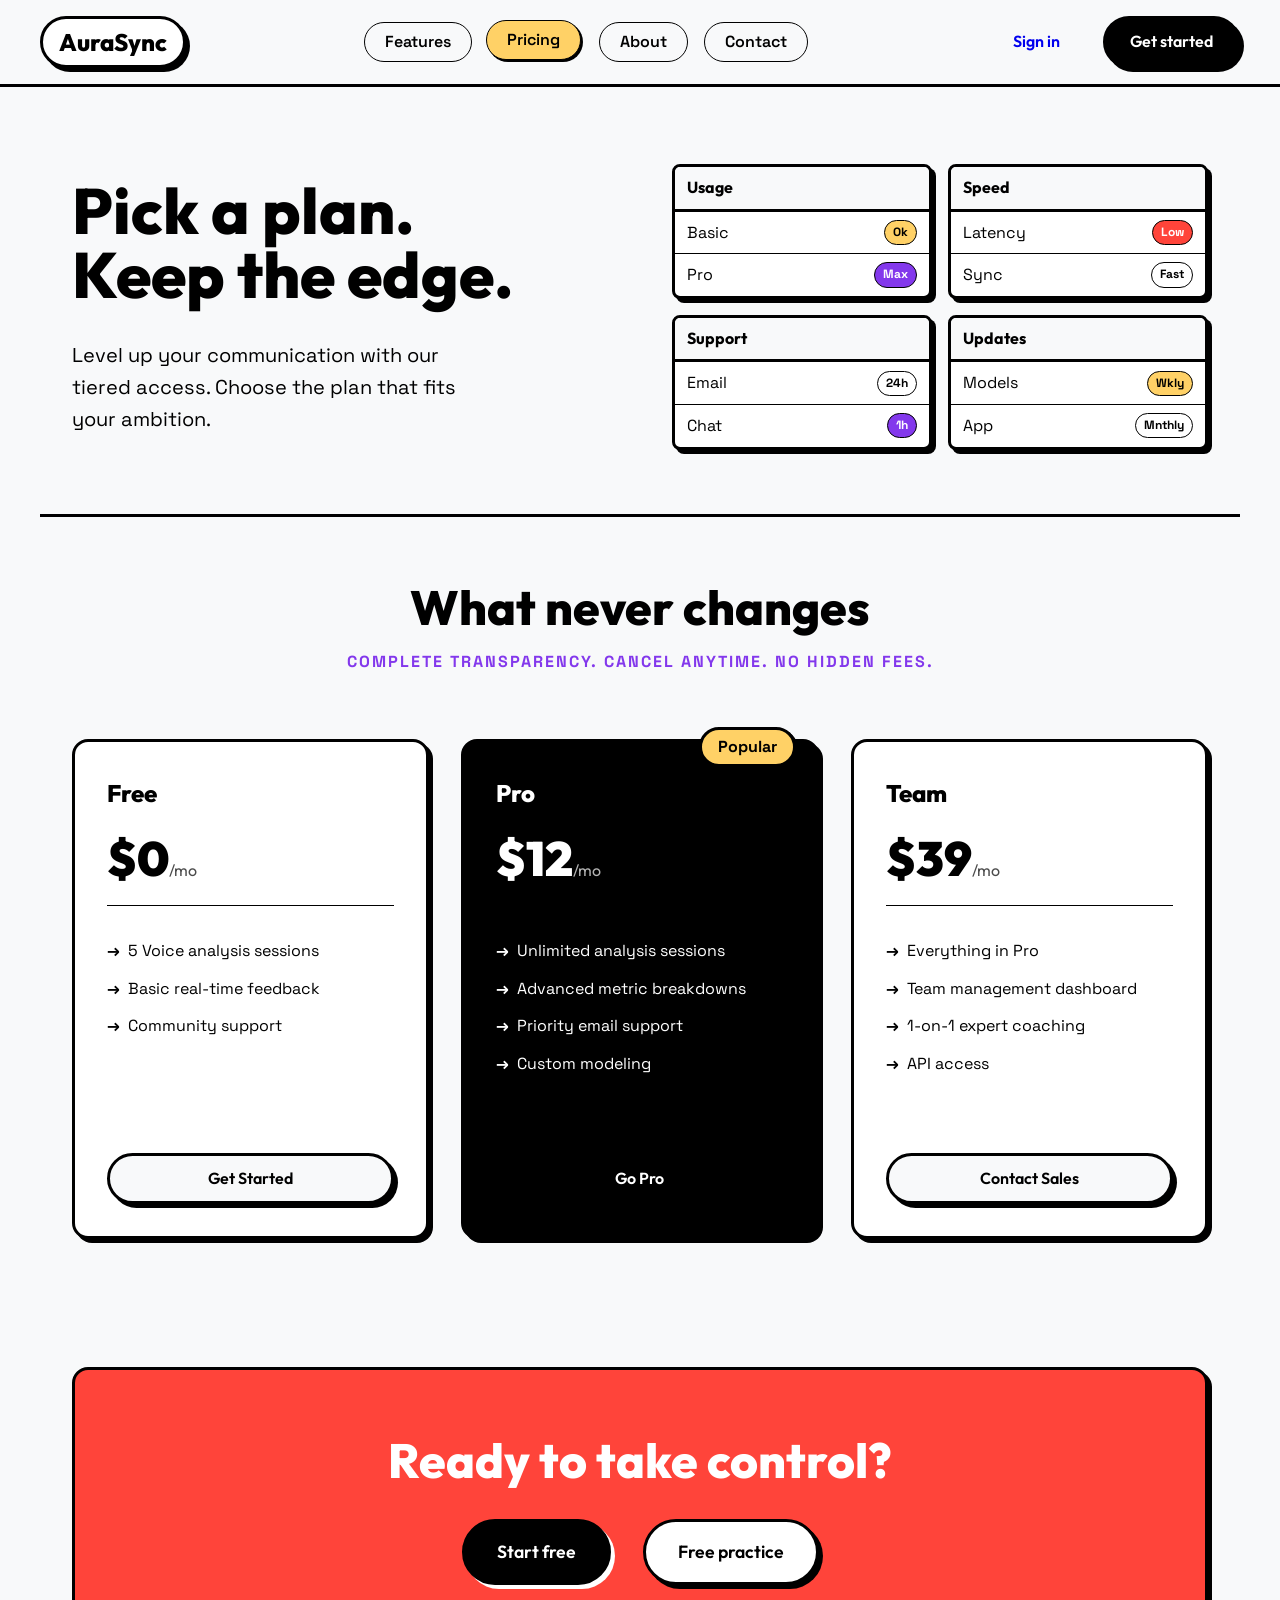
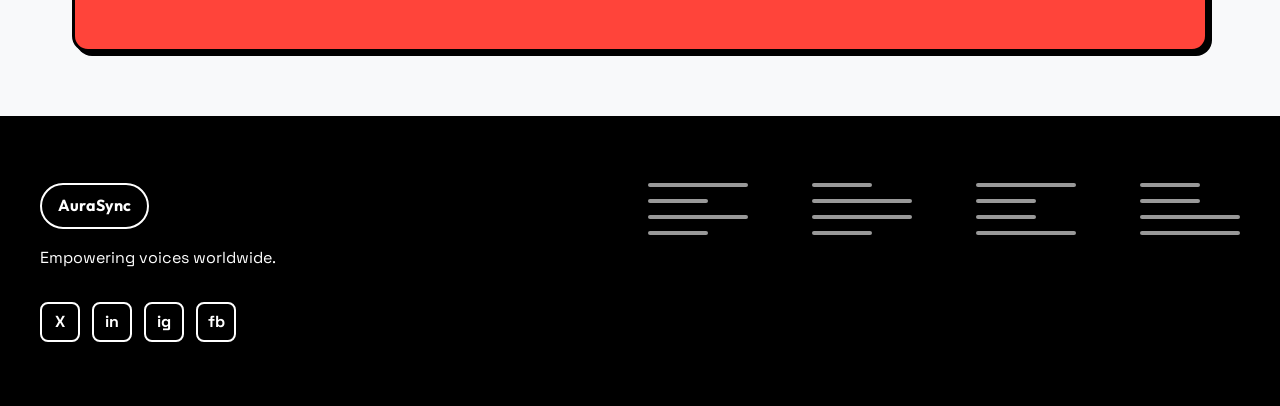
==== pricing.html @ 05ba69cd "Landing Plus Pricing" ====
<!DOCTYPE html>
<html lang="en">
<head>
    <meta charset="UTF-8">
    <meta name="viewport" content="width=device-width, initial-scale=1.0">
    <title>Pricing | AuraSync</title>
    <!-- Fonts -->
    <link rel="preconnect" href="https://fonts.googleapis.com">
    <link rel="preconnect" href="https://fonts.gstatic.com" crossorigin>
    <link href="https://fonts.googleapis.com/css2?family=Outfit:wght@400;600;800;900&family=Space+Grotesk:wght@400;500;700&display=swap" rel="stylesheet">
    <link rel="stylesheet" href="css/styles.css">
</head>
<body>
    <div class="custom-cursor"></div>
    
    <header id="navbar">
        <div class="nav-container">
            <div class="logo">
                <span class="logo-text">AuraSync</span>
            </div>
            <nav class="nav-links">
                <a href="index.html#features" class="nav-pill">Features</a>
                <a href="pricing.html" class="nav-pill active-pill">Pricing</a>
                <a href="index.html#about" class="nav-pill">About</a>
                <a href="index.html#contact" class="nav-pill">Contact</a>
            </nav>
            <div class="auth-buttons">
                <a href="#signin" class="btn-ghost">Sign in</a>
                <a href="#getstarted" class="btn-primary">Get started</a>
            </div>
        </div>
    </header>

    <main>
        <!-- Pricing Hero Section -->
        <section class="hero-section pricing-hero fade-in">
            <div class="pricing-hero-content">
                <div class="pricing-hero-left">
                    <h1 class="huge-title">Pick a plan.<br>Keep the edge.</h1>
                    <p class="pricing-subtext">Level up your communication with our tiered access. Choose the plan that fits your ambition.</p>
                </div>
                <div class="pricing-hero-right">
                    <!-- Four tables -->
                    <div class="four-tables-grid">
                        <div class="mini-table">
                            <div class="mini-table-header">Usage</div>
                            <div class="mini-table-row">Basic <span class="badge yellow-bg">Ok</span></div>
                            <div class="mini-table-row">Pro <span class="badge purple-bg">Max</span></div>
                        </div>
                        <div class="mini-table">
                            <div class="mini-table-header">Speed</div>
                            <div class="mini-table-row">Latency <span class="badge red-bg">Low</span></div>
                            <div class="mini-table-row">Sync <span class="badge">Fast</span></div>
                        </div>
                        <div class="mini-table">
                            <div class="mini-table-header">Support</div>
                            <div class="mini-table-row">Email <span class="badge">24h</span></div>
                            <div class="mini-table-row">Chat <span class="badge purple-bg">1h</span></div>
                        </div>
                        <div class="mini-table">
                            <div class="mini-table-header">Updates</div>
                            <div class="mini-table-row">Models <span class="badge yellow-bg">Wkly</span></div>
                            <div class="mini-table-row">App <span class="badge">Mnthly</span></div>
                        </div>
                    </div>
                </div>
            </div>
        </section>

        <!-- Pricing Tiers Section -->
        <section class="pricing-tiers-section fade-in">
            <div class="tiers-header">
                <h2 class="bold-title">What never changes</h2>
                <p class="subtitle">Complete transparency. Cancel anytime. No hidden fees.</p>
            </div>
            
            <div class="pricing-cards-container">
                <!-- Free Tier -->
                <div class="pricing-card">
                    <h3 class="tier-name">Free</h3>
                    <div class="tier-price">$0<span>/mo</span></div>
                    <ul class="tier-features">
                        <li>5 Voice analysis sessions</li>
                        <li>Basic real-time feedback</li>
                        <li>Community support</li>
                    </ul>
                    <a href="#" class="btn-secondary full-width">Get Started</a>
                </div>
                
                <!-- $12 Tier -->
                <div class="pricing-card highlighted">
                    <div class="card-badge yellow-bg">Popular</div>
                    <h3 class="tier-name">Pro</h3>
                    <div class="tier-price">$12<span>/mo</span></div>
                    <ul class="tier-features">
                        <li>Unlimited analysis sessions</li>
                        <li>Advanced metric breakdowns</li>
                        <li>Priority email support</li>
                        <li>Custom modeling</li>
                    </ul>
                    <a href="#" class="btn-primary full-width">Go Pro</a>
                </div>
                
                <!-- $39 Tier -->
                <div class="pricing-card">
                    <h3 class="tier-name">Team</h3>
                    <div class="tier-price">$39<span>/mo</span></div>
                    <ul class="tier-features">
                        <li>Everything in Pro</li>
                        <li>Team management dashboard</li>
                        <li>1-on-1 expert coaching</li>
                        <li>API access</li>
                    </ul>
                    <a href="#" class="btn-secondary full-width">Contact Sales</a>
                </div>
            </div>
        </section>

        <!-- Final CTA Section -->
        <section class="final-cta-section fade-in">
            <div class="cta-box red-bg-accent">
                <h2 class="bold-title text-white">Ready to take control?</h2>
                <div class="cta-buttons center">
                    <a href="#" class="btn-primary large shadow-white">Start free</a>
                    <a href="#" class="btn-secondary large bg-white">Free practice</a>
                </div>
            </div>
        </section>
    </main>

    <footer class="main-footer">
        <div class="footer-container">
            <div class="footer-left">
                <div class="footer-brandbox">AuraSync</div>
                <p>Empowering voices worldwide.</p>
                <div class="social-icons">
                    <div class="social-square">X</div>
                    <div class="social-square">in</div>
                    <div class="social-square">ig</div>
                    <div class="social-square">fb</div>
                </div>
            </div>
            <div class="footer-right">
                <div class="footer-col">
                    <div class="footer-line"></div>
                    <div class="footer-line short"></div>
                    <div class="footer-line"></div>
                    <div class="footer-line short"></div>
                </div>
                <div class="footer-col">
                    <div class="footer-line short"></div>
                    <div class="footer-line"></div>
                    <div class="footer-line"></div>
                    <div class="footer-line short"></div>
                </div>
                <div class="footer-col">
                    <div class="footer-line"></div>
                    <div class="footer-line short"></div>
                    <div class="footer-line short"></div>
                    <div class="footer-line"></div>
                </div>
                <div class="footer-col">
                    <div class="footer-line short"></div>
                    <div class="footer-line short"></div>
                    <div class="footer-line"></div>
                    <div class="footer-line"></div>
                </div>
            </div>
        </div>
    </footer>

    <script src="js/main.js"></script>
</body>
</html>
---- css/styles.css ----
:root {
    --bg-color: #F8F9FA; /* Whitesmoke */
    --text-primary: #000000;
    --text-white: #FFFFFF;
    
    /* Playful Accent Colors */
    --accent-red: #FF443A;
    --accent-yellow: #FFD166;
    --accent-purple: #8338EC;
    --accent-green: #06D6A0;
    
    /* Borders & Shadows */
    --border-main: 3px solid #000;
    --border-thin: 1.5px solid #000;
    --shadow-main: 4px 4px 0px 0px #000;
    --shadow-hover: 6px 6px 0px 0px #000;
    --shadow-white: 4px 4px 0px 0px #FFF;
    
    /* Radii */
    --radius-pill: 9999px;
    --radius-card: 16px;
    --radius-small: 8px;
    
    /* Layout */
    --spacing-sm: 8px;
    --spacing-md: 16px;
    --spacing-lg: 32px;
    --spacing-xl: 64px;
}

* {
    margin: 0;
    padding: 0;
    box-sizing: border-box;
    cursor: none; /* For custom cursor */
}

body {
    background-color: var(--bg-color);
    color: var(--text-primary);
    font-family: 'Space Grotesk', sans-serif;
    line-height: 1.6;
    overflow-x: hidden;
}

h1, h2, h3, h4, .bold-title, .huge-title, .logo-text {
    font-family: 'Outfit', sans-serif;
    font-weight: 800;
}

/* Custom Cursor */
.custom-cursor {
    position: fixed;
    top: 0;
    left: 0;
    width: 20px;
    height: 20px;
    background-color: transparent;
    border: 2px solid var(--text-primary);
    border-radius: 50%;
    pointer-events: none;
    z-index: 10000;
    transition: transform 0.1s ease-out;
    mix-blend-mode: difference;
    transform: translate(-50%, -50%);
}
.custom-cursor.hover {
    transform: translate(-50%, -50%) scale(1.5);
    background-color: var(--accent-red);
    border-color: var(--accent-red);
    mix-blend-mode: normal;
}

/* Utilities */
.red-bg { background-color: var(--accent-red) !important; color: white !important; }
.yellow-bg { background-color: var(--accent-yellow) !important; color: black !important; }
.purple-bg { background-color: var(--accent-purple) !important; color: white !important; }
.green-bg { background-color: var(--accent-green) !important; color: black !important; }
.text-white { color: white !important; }
.text-muted { opacity: 0.6; }
.bg-white { background-color: white !important; color: black !important; }

/* Navbar */
header {
    position: fixed;
    top: 0;
    left: 0;
    width: 100%;
    padding: var(--spacing-md) var(--spacing-lg);
    background-color: var(--bg-color);
    z-index: 100;
    transition: transform 0.3s ease;
    border-bottom: var(--border-main);
}
header.hide {
    transform: translateY(-100%);
}

.nav-container {
    display: flex;
    justify-content: space-between;
    align-items: center;
    max-width: 1200px;
    margin: 0 auto;
}

.logo-text {
    font-size: 1.5rem;
    border: var(--border-main);
    padding: 4px 16px;
    border-radius: var(--radius-pill);
    background-color: white;
    box-shadow: var(--shadow-main);
    display: inline-block;
    transition: transform 0.2s;
}

.nav-links {
    display: flex;
    gap: var(--spacing-md);
}

.nav-pill {
    text-decoration: none;
    color: var(--text-primary);
    font-weight: 600;
    padding: 6px 20px;
    border: var(--border-thin);
    border-radius: var(--radius-pill);
    transition: all 0.2s ease;
}

.nav-pill:hover, .active-pill {
    background-color: var(--accent-yellow);
    box-shadow: 2px 2px 0px 0px #000;
    transform: translate(-2px, -2px);
}

.auth-buttons {
    display: flex;
    gap: var(--spacing-md);
}

/* Buttons */
.btn-primary, .btn-secondary, .btn-ghost {
    text-decoration: none;
    font-family: 'Outfit', sans-serif;
    font-weight: 600;
    padding: 10px 24px;
    border-radius: var(--radius-pill);
    border: var(--border-main);
    display: inline-block;
    transition: all 0.2s ease;
}

.btn-primary {
    background-color: var(--text-primary);
    color: var(--text-white);
    box-shadow: var(--shadow-main);
}
.btn-primary.shadow-white {
    box-shadow: var(--shadow-white);
}

.btn-secondary {
    background-color: var(--bg-color);
    color: var(--text-primary);
    box-shadow: var(--shadow-main);
}

.btn-ghost {
    border-color: transparent;
}
.btn-ghost:hover {
    text-decoration: underline;
}

.btn-primary:hover, .btn-secondary:hover {
    transform: translate(-2px, -2px);
    box-shadow: var(--shadow-hover);
}
.btn-primary.shadow-white:hover {
    box-shadow: 6px 6px 0px 0px #FFF;
}

.large {
    padding: 16px 32px;
    font-size: 1.1rem;
}
.full-width {
    width: 100%;
    text-align: center;
    margin-top: auto;
}

/* Main Layout */
main {
    padding-top: 100px; /* Offset for header */
}

.hero-section {
    max-width: 1200px;
    margin: 0 auto;
    padding: var(--spacing-xl) var(--spacing-lg);
}

.hero-content {
    display: flex;
    flex-direction: column;
    gap: var(--spacing-xl);
}

.hero-top-row {
    display: flex;
    justify-content: space-between;
    align-items: flex-start;
}

/* Tilted Pills */
.hero-tilted-pills {
    display: flex;
    flex-direction: column;
    gap: var(--spacing-md);
    transform: rotate(-5deg);
    padding-top: var(--spacing-lg);
}

.tilted-pill {
    padding: 8px 32px;
    border: var(--border-main);
    border-radius: var(--radius-pill);
    font-size: 1.5rem;
    font-family: 'Outfit', sans-serif;
    font-weight: 800;
    box-shadow: var(--shadow-main);
    display: inline-block;
    align-self: flex-start;
    text-transform: uppercase;
}
.tilted-pill:nth-child(2) {
    margin-left: var(--spacing-lg);
}
.tilted-pill:nth-child(3) {
    margin-left: calc(var(--spacing-lg) * 2);
}

/* Right Card (Blueprint top right) */
.hero-card {
    border: var(--border-main);
    border-radius: var(--radius-card);
    width: 300px;
    background-color: white;
    box-shadow: var(--shadow-main);
    position: relative;
    display: flex;
    flex-direction: column;
}

.card-header-bar {
    border-bottom: var(--border-main);
    padding: 8px var(--spacing-md);
    display: flex;
    gap: 6px;
    background-color: var(--bg-color);
    border-top-left-radius: 13px;
    border-top-right-radius: 13px;
}

.circle {
    width: 12px;
    height: 12px;
    border: var(--border-thin);
    border-radius: 50%;
}
.circle.red { background-color: var(--accent-red); }
.circle.yellow { background-color: var(--accent-yellow); }
.circle.green { background-color: var(--accent-green); }

.card-body {
    padding: var(--spacing-lg) var(--spacing-md);
    display: flex;
    flex-direction: column;
    gap: 12px;
    min-height: 120px;
}

.line {
    height: 16px;
    border: var(--border-thin);
    border-radius: var(--radius-pill);
    background-color: var(--bg-color);
}
.w-80 { width: 80%; }
.w-60 { width: 60%; }
.w-90 { width: 90%; }

.card-bleeding-badge {
    position: absolute;
    bottom: -15px;
    right: -20px;
    border: var(--border-main);
    background-color: var(--accent-purple);
    color: white;
    padding: 4px 16px;
    border-radius: var(--radius-pill);
    font-weight: bold;
    box-shadow: var(--shadow-main);
}

/* Middle Rows */
.flex-start {
    display: flex;
    align-items: center;
    justify-content: flex-start;
    gap: var(--spacing-md);
}

.small-pill {
    padding: 4px 16px;
    border: var(--border-main);
    border-radius: var(--radius-pill);
    background-color: white;
    font-weight: bold;
    font-size: 0.9rem;
    box-shadow: 2px 2px 0px 0px #000;
}

.hero-segmented {
    border: var(--border-main);
    border-radius: var(--radius-pill);
    overflow: hidden;
    display: inline-flex;
    background-color: white;
    box-shadow: var(--shadow-main);
    gap: 0;
}

.segment {
    padding: 8px 24px;
    font-weight: bold;
    font-family: 'Outfit', sans-serif;
    border-right: var(--border-main);
    margin-right: -3px; /* To prevent double border */
}
.segment:last-child {
    border-right: none;
}
.segment.active {
    background-color: var(--accent-yellow);
}

/* Lower Middle */
.hero-lower-middle {
    display: flex;
    justify-content: space-between;
    align-items: center;
    gap: var(--spacing-lg);
    margin-top: var(--spacing-lg);
}

.text-structure {
    font-size: 1.5rem;
    font-family: 'Outfit', sans-serif;
    display: flex;
    flex-direction: column;
    gap: 8px;
}
.boxed-text {
    border: var(--border-main);
    padding: 4px 16px;
    border-radius: var(--radius-small);
    display: inline-block;
    align-self: flex-start;
    font-weight: bold;
    background-color: var(--accent-red);
    color: white;
    transform: rotate(3deg);
    box-shadow: 2px 2px 0px 0px #000;
}

.paragraph-box {
    border: var(--border-main);
    border-radius: var(--radius-card);
    padding: var(--spacing-lg);
    background-color: white;
    max-width: 400px;
    font-size: 1.1rem;
    box-shadow: var(--shadow-main);
}

/* 3x3 Table */
.hero-grid-table {
    display: grid;
    grid-template-columns: repeat(3, 1fr);
    border: var(--border-main);
    border-radius: var(--radius-card);
    background-color: white;
    overflow: hidden;
    box-shadow: var(--shadow-main);
    margin-top: var(--spacing-lg);
}

.grid-cell {
    padding: var(--spacing-md) var(--spacing-lg);
    border-right: var(--border-main);
    border-bottom: var(--border-main);
    font-weight: 600;
    display: flex;
    align-items: center;
}
.grid-cell:nth-child(3n) {
    border-right: none;
}
.hero-grid-table > .grid-cell:nth-last-child(-n+3) {
    border-bottom: none;
}
.hero-grid-table > .grid-cell:nth-child(n+4):nth-child(-n+6) {
    font-size: 1.5rem;
    font-family: 'Outfit';
    border-bottom-width: 1.5px; /* Thinner line for middle as in blueprint */
}

/* Secondary Section */
.secondary-section {
    max-width: 800px;
    margin: 0 auto;
    padding: var(--spacing-xl) var(--spacing-lg);
    text-align: center;
    display: flex;
    flex-direction: column;
    align-items: center;
    gap: var(--spacing-md);
}

.subtitle {
    font-family: 'Space Grotesk', sans-serif;
    text-transform: uppercase;
    letter-spacing: 2px;
    font-weight: bold;
    color: var(--accent-purple);
}

.bold-title {
    font-size: 3rem;
    line-height: 1.1;
    margin-bottom: var(--spacing-md);
}

.large-paragraph-box {
    border: var(--border-main);
    border-radius: var(--radius-card);
    padding: var(--spacing-lg);
    background-color: white;
    box-shadow: var(--shadow-main);
    margin-bottom: var(--spacing-lg);
    font-size: 1.2rem;
}

.cta-buttons {
    display: flex;
    gap: var(--spacing-lg);
    justify-content: center;
    margin-top: var(--spacing-md);
}

/* Footer Section */
.main-footer {
    background-color: var(--text-primary);
    color: var(--text-white);
    padding: var(--spacing-xl) var(--spacing-lg);
    border-top: var(--border-main);
}

.footer-container {
    max-width: 1200px;
    margin: 0 auto;
    display: flex;
    justify-content: space-between;
    align-items: flex-start;
}

.footer-left {
    display: flex;
    flex-direction: column;
    gap: var(--spacing-md);
    max-width: 300px;
}

.footer-brandbox {
    border: 2px solid white;
    padding: 8px 16px;
    border-radius: var(--radius-pill);
    font-family: 'Outfit', sans-serif;
    font-weight: bold;
    display: inline-block;
    align-self: flex-start;
}

.social-icons {
    display: flex;
    gap: 12px;
    margin-top: var(--spacing-md);
}

.social-square {
    width: 40px;
    height: 40px;
    border: 2px solid white;
    border-radius: var(--radius-small);
    display: flex;
    align-items: center;
    justify-content: center;
    font-weight: bold;
    transition: all 0.2s;
}
.social-square:hover {
    background-color: white;
    color: black;
    transform: translateY(-2px);
}

.footer-right {
    display: grid;
    grid-template-columns: repeat(4, 1fr);
    gap: var(--spacing-xl);
}

.footer-col {
    display: flex;
    flex-direction: column;
    gap: 12px;
}

.footer-line {
    height: 4px;
    background-color: white;
    border-radius: 2px;
    width: 100px;
    opacity: 0.6;
    transition: opacity 0.2s, background-color 0.2s;
}
.footer-line:hover {
    opacity: 1;
    background-color: var(--accent-yellow);
}
.footer-line.short {
    width: 60px;
}

/* Pricing Page Specific */
.pricing-hero {
    border-bottom: var(--border-main);
    padding-bottom: var(--spacing-xl);
}

.pricing-hero-content {
    display: flex;
    align-items: center;
    justify-content: space-between;
    gap: var(--spacing-xl);
}

.pricing-hero-left {
    flex: 1;
}
.huge-title {
    font-size: 4rem;
    line-height: 1;
    margin-bottom: var(--spacing-lg);
}

.pricing-subtext {
    font-size: 1.25rem;
    max-width: 400px;
}

.pricing-hero-right {
    flex: 1;
}

.four-tables-grid {
    display: grid;
    grid-template-columns: 1fr 1fr;
    gap: var(--spacing-md);
}

.mini-table {
    border: var(--border-main);
    border-radius: var(--radius-small);
    background-color: white;
    box-shadow: var(--shadow-main);
    overflow: hidden;
}

.mini-table-header {
    background-color: var(--bg-color);
    border-bottom: var(--border-main);
    font-weight: bold;
    padding: 8px 12px;
    font-family: 'Outfit';
}

.mini-table-row {
    padding: 8px 12px;
    border-bottom: var(--border-thin);
    display: flex;
    justify-content: space-between;
    align-items: center;
}
.mini-table-row:last-child {
    border-bottom: none;
}

.badge {
    padding: 2px 8px;
    border: var(--border-thin);
    border-radius: var(--radius-pill);
    font-size: 0.75rem;
    font-weight: bold;
}

.pricing-tiers-section {
    max-width: 1200px;
    margin: 0 auto;
    padding: var(--spacing-xl) var(--spacing-lg);
}

.tiers-header {
    text-align: center;
    margin-bottom: var(--spacing-xl);
}

.pricing-cards-container {
    display: grid;
    grid-template-columns: repeat(3, 1fr);
    gap: var(--spacing-lg);
    align-items: stretch;
}

.pricing-card {
    border: var(--border-main);
    border-radius: var(--radius-card);
    padding: var(--spacing-lg);
    background-color: white;
    box-shadow: var(--shadow-main);
    display: flex;
    flex-direction: column;
    position: relative;
    transition: transform 0.2s;
}

.pricing-card:hover {
    transform: translateY(-8px);
    box-shadow: var(--shadow-hover);
}

.pricing-card.highlighted {
    background-color: var(--text-primary);
    color: white;
}

.card-badge {
    position: absolute;
    top: -15px;
    right: 20px;
    border: var(--border-main);
    padding: 4px 16px;
    border-radius: var(--radius-pill);
    font-weight: bold;
    box-shadow: 2px 2px 0px 0px #000;
}

.tier-name {
    font-size: 1.5rem;
    margin-bottom: var(--spacing-sm);
}

.tier-price {
    font-size: 3rem;
    font-family: 'Outfit';
    font-weight: 900;
    margin-bottom: var(--spacing-lg);
    border-bottom: var(--border-thin);
    padding-bottom: var(--spacing-sm);
}
.tier-price span {
    font-size: 1rem;
    font-weight: normal;
    opacity: 0.7;
}

.tier-features {
    list-style: none;
    margin-bottom: var(--spacing-xl);
    flex-grow: 1;
}

.tier-features li {
    margin-bottom: 12px;
    display: flex;
    align-items: flex-start;
    gap: 8px;
}
.tier-features li::before {
    content: "→";
    font-weight: bold;
}

.final-cta-section {
    padding: var(--spacing-xl) var(--spacing-lg);
    max-width: 1200px;
    margin: 0 auto;
}

.cta-box {
    border: var(--border-main);
    border-radius: var(--radius-card);
    padding: var(--spacing-xl);
    text-align: center;
    box-shadow: var(--shadow-main);
}
.red-bg-accent {
    background-color: var(--accent-red);
}

.cta-buttons.center {
    justify-content: center;
    margin-top: var(--spacing-lg);
}

/* Animations & Utilities */
.fade-in {
    opacity: 0;
    transform: translateY(20px);
    transition: opacity 0.6s ease-out, transform 0.6s ease-out;
}
.fade-in.visible {
    opacity: 1;
    transform: translateY(0);
}

/* Responsiveness */
@media (max-width: 900px) {
    .hero-top-row {
        flex-direction: column;
        align-items: center;
        gap: var(--spacing-xl);
    }
    
    .hero-tilted-pills {
        padding-top: 0;
        align-items: center;
    }
    .tilted-pill:nth-child(2), .tilted-pill:nth-child(3) {
        margin-left: 0;
    }
    
    .hero-lower-middle {
        flex-direction: column;
        align-items: center;
        text-align: center;
    }
    .text-structure {
        align-items: center;
    }
    .boxed-text {
        align-self: center;
    }
    
    .hero-grid-table {
        grid-template-columns: 1fr;
    }
    
    .grid-cell:nth-child(3n) {
        border-right: var(--border-main);
    }
    .grid-cell {
        border-right: none;
        justify-content: center;
    }
    
    .footer-container {
        flex-direction: column;
        gap: var(--spacing-xl);
    }
    .footer-right {
        grid-template-columns: repeat(2, 1fr);
    }
    
    .pricing-hero-content {
        flex-direction: column;
    }
    .pricing-cards-container {
        grid-template-columns: 1fr;
    }
}
@media (max-width: 600px) {
    .nav-links {
        display: none; /* simple mobile state */
    }
    .four-tables-grid {
        grid-template-columns: 1fr;
    }
}
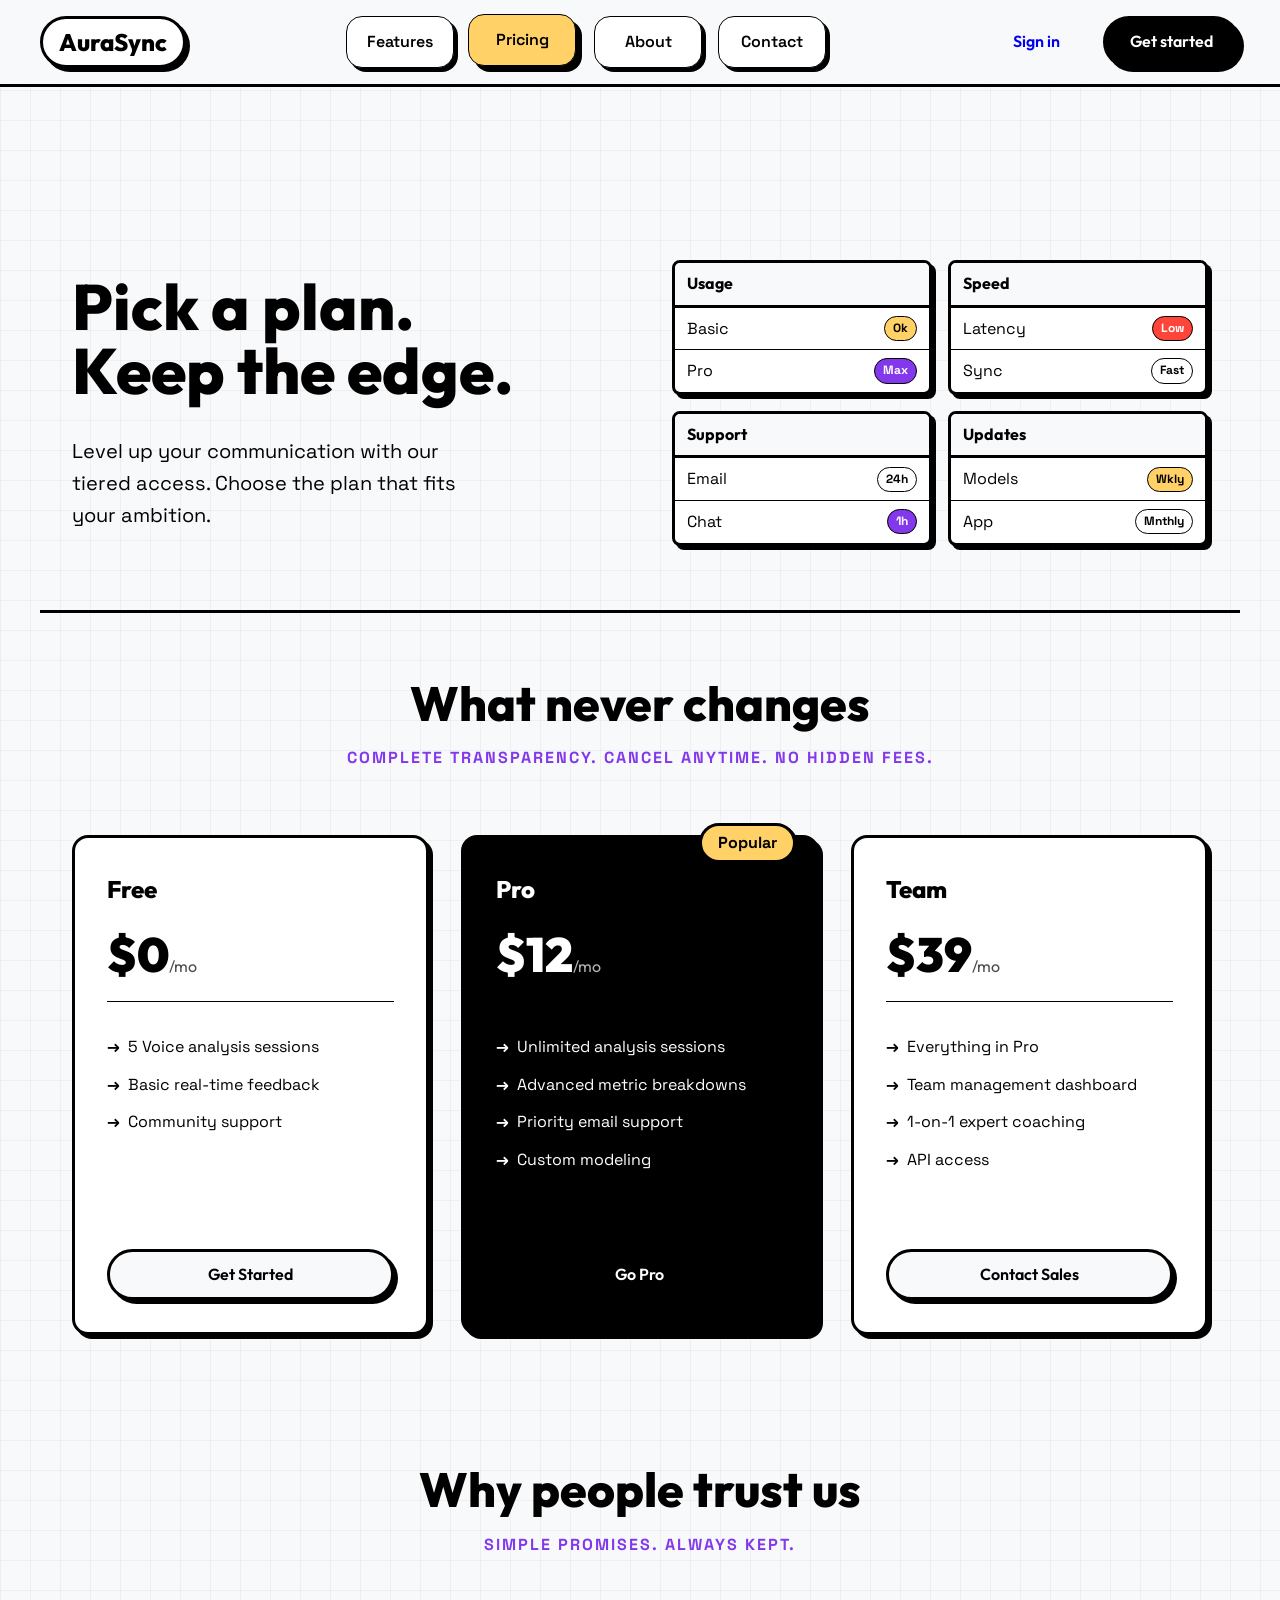
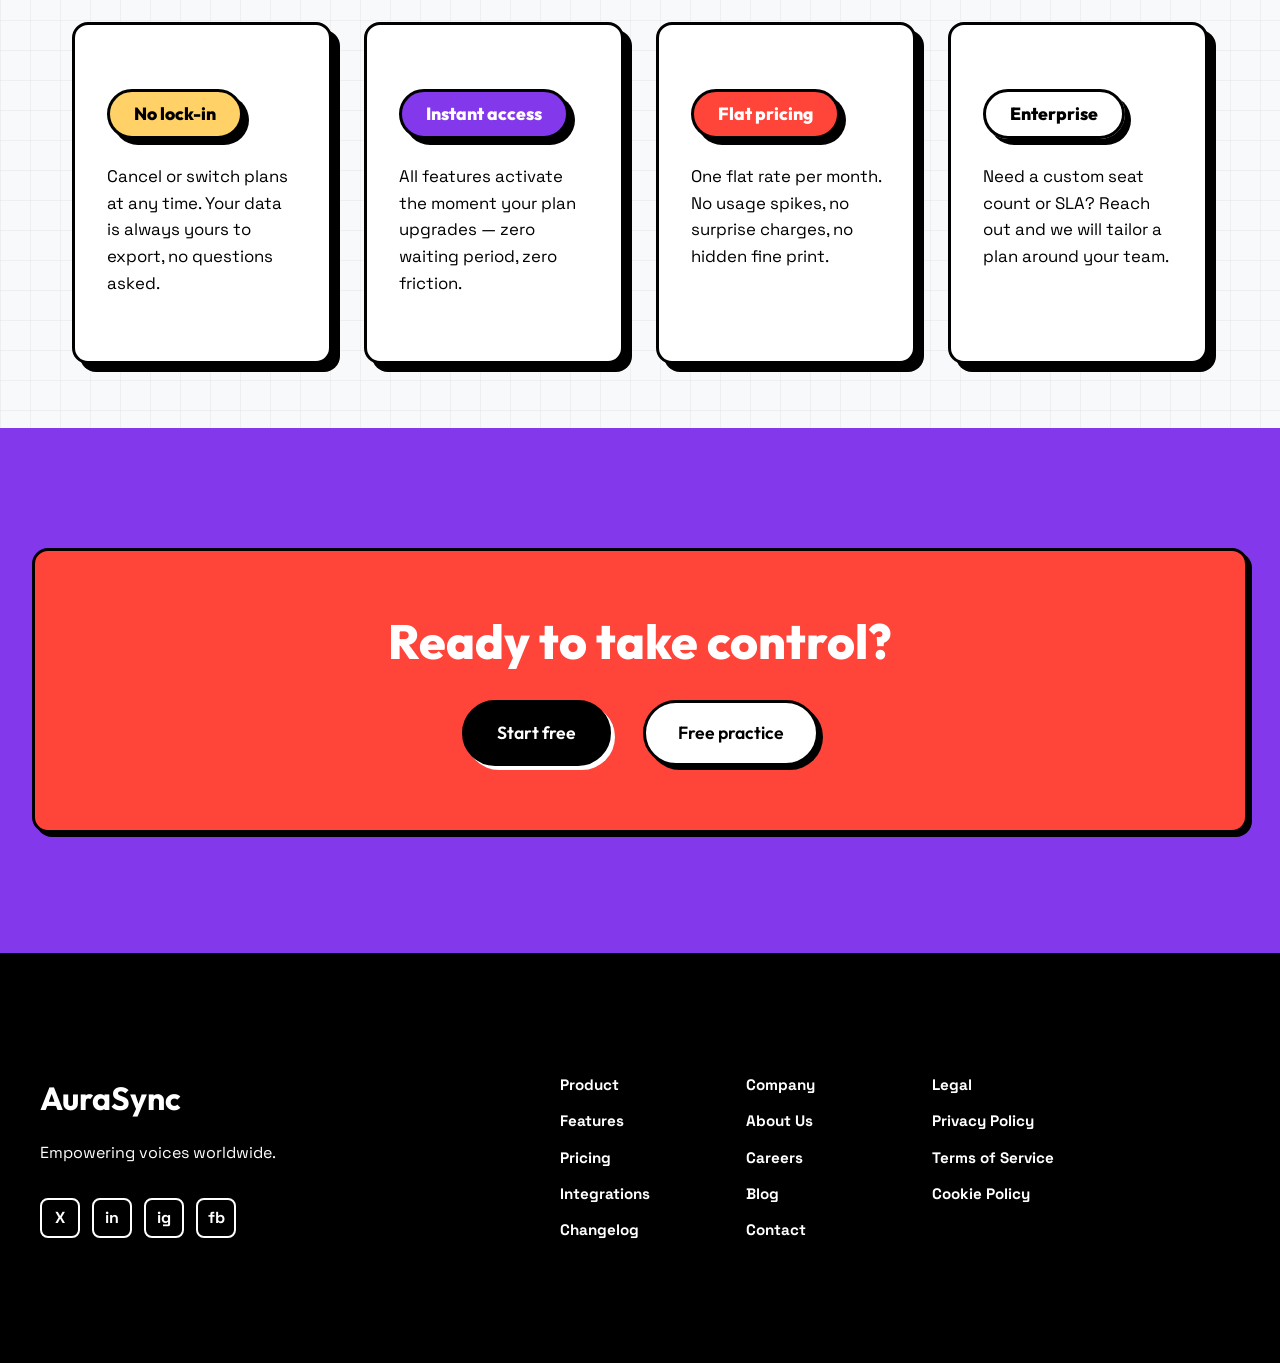
==== commit 7ca36425: "feat: implement base styles, custom cursor, and layout components for the new project structure" ====
--- a/pricing.html
+++ b/pricing.html
@@ -1,5 +1,6 @@
 <!DOCTYPE html>
 <html lang="en">
+
 <head>
     <meta charset="UTF-8">
     <meta name="viewport" content="width=device-width, initial-scale=1.0">
@@ -7,12 +8,15 @@
     <!-- Fonts -->
     <link rel="preconnect" href="https://fonts.googleapis.com">
     <link rel="preconnect" href="https://fonts.gstatic.com" crossorigin>
-    <link href="https://fonts.googleapis.com/css2?family=Outfit:wght@400;600;800;900&family=Space+Grotesk:wght@400;500;700&display=swap" rel="stylesheet">
+    <link
+        href="https://fonts.googleapis.com/css2?family=Outfit:wght@400;600;800;900&family=Space+Grotesk:wght@400;500;700&display=swap"
+        rel="stylesheet">
     <link rel="stylesheet" href="css/styles.css">
 </head>
+
 <body>
     <div class="custom-cursor"></div>
-    
+
     <header id="navbar">
         <div class="nav-container">
             <div class="logo">
@@ -37,10 +41,10 @@
             <div class="pricing-hero-content">
                 <div class="pricing-hero-left">
                     <h1 class="huge-title">Pick a plan.<br>Keep the edge.</h1>
-                    <p class="pricing-subtext">Level up your communication with our tiered access. Choose the plan that fits your ambition.</p>
+                    <p class="pricing-subtext">Level up your communication with our tiered access. Choose the plan that
+                        fits your ambition.</p>
                 </div>
                 <div class="pricing-hero-right">
-                    <!-- Four tables -->
                     <div class="four-tables-grid">
                         <div class="mini-table">
                             <div class="mini-table-header">Usage</div>
@@ -73,9 +77,8 @@
                 <h2 class="bold-title">What never changes</h2>
                 <p class="subtitle">Complete transparency. Cancel anytime. No hidden fees.</p>
             </div>
-            
+
             <div class="pricing-cards-container">
-                <!-- Free Tier -->
                 <div class="pricing-card">
                     <h3 class="tier-name">Free</h3>
                     <div class="tier-price">$0<span>/mo</span></div>
@@ -86,8 +89,7 @@
                     </ul>
                     <a href="#" class="btn-secondary full-width">Get Started</a>
                 </div>
-                
-                <!-- $12 Tier -->
+
                 <div class="pricing-card highlighted">
                     <div class="card-badge yellow-bg">Popular</div>
                     <h3 class="tier-name">Pro</h3>
@@ -100,8 +102,7 @@
                     </ul>
                     <a href="#" class="btn-primary full-width">Go Pro</a>
                 </div>
-                
-                <!-- $39 Tier -->
+
                 <div class="pricing-card">
                     <h3 class="tier-name">Team</h3>
                     <div class="tier-price">$39<span>/mo</span></div>
@@ -116,6 +117,45 @@
             </div>
         </section>
 
+        <!-- Trust Cards Section -->
+        <section class="pricing-tiers-section fade-in">
+            <div class="tiers-header">
+                <h2 class="bold-title">Why people trust us</h2>
+                <p class="subtitle">Simple promises. Always kept.</p>
+            </div>
+
+            <div class="hero-grid-table-4cols trust-cards">
+                <div class="grid-cell">
+                    <div class="trust-card-inner">
+                        <div class="trust-label yellow-bg">No lock-in</div>
+                        <p class="small-text">Cancel or switch plans at any time. Your data is always yours to export,
+                            no questions asked.</p>
+                    </div>
+                </div>
+                <div class="grid-cell">
+                    <div class="trust-card-inner">
+                        <div class="trust-label purple-bg">Instant access</div>
+                        <p class="small-text">All features activate the moment your plan upgrades — zero waiting period,
+                            zero friction.</p>
+                    </div>
+                </div>
+                <div class="grid-cell">
+                    <div class="trust-card-inner">
+                        <div class="trust-label red-bg">Flat pricing</div>
+                        <p class="small-text">One flat rate per month. No usage spikes, no surprise charges, no hidden
+                            fine print.</p>
+                    </div>
+                </div>
+                <div class="grid-cell">
+                    <div class="trust-card-inner">
+                        <div class="trust-label">Enterprise</div>
+                        <p class="small-text">Need a custom seat count or SLA? Reach out and we will tailor a plan
+                            around your team.</p>
+                    </div>
+                </div>
+            </div>
+        </section>
+
         <!-- Final CTA Section -->
         <section class="final-cta-section fade-in">
             <div class="cta-box red-bg-accent">
@@ -141,29 +181,25 @@
                 </div>
             </div>
             <div class="footer-right">
-                <div class="footer-col">
-                    <div class="footer-line"></div>
-                    <div class="footer-line short"></div>
-                    <div class="footer-line"></div>
-                    <div class="footer-line short"></div>
-                </div>
-                <div class="footer-col">
-                    <div class="footer-line short"></div>
-                    <div class="footer-line"></div>
-                    <div class="footer-line"></div>
-                    <div class="footer-line short"></div>
-                </div>
-                <div class="footer-col">
-                    <div class="footer-line"></div>
-                    <div class="footer-line short"></div>
-                    <div class="footer-line short"></div>
-                    <div class="footer-line"></div>
-                </div>
-                <div class="footer-col">
-                    <div class="footer-line short"></div>
-                    <div class="footer-line short"></div>
-                    <div class="footer-line"></div>
-                    <div class="footer-line"></div>
+                <div class="footer-col text-sm">
+                    <strong>Product</strong>
+                    <div class="footer-link">Features</div>
+                    <div class="footer-link">Pricing</div>
+                    <div class="footer-link">Integrations</div>
+                    <div class="footer-link">Changelog</div>
+                </div>
+                <div class="footer-col text-sm">
+                    <strong>Company</strong>
+                    <div class="footer-link">About Us</div>
+                    <div class="footer-link">Careers</div>
+                    <div class="footer-link">Blog</div>
+                    <div class="footer-link">Contact</div>
+                </div>
+                <div class="footer-col text-sm">
+                    <strong>Legal</strong>
+                    <div class="footer-link">Privacy Policy</div>
+                    <div class="footer-link">Terms of Service</div>
+                    <div class="footer-link">Cookie Policy</div>
                 </div>
             </div>
         </div>
@@ -171,4 +207,5 @@
 
     <script src="js/main.js"></script>
 </body>
-</html>
+
+</html>
--- a/css/styles.css
+++ b/css/styles.css
@@ -26,6 +26,7 @@
     --spacing-md: 16px;
     --spacing-lg: 32px;
     --spacing-xl: 64px;
+    --spacing-xxl: 120px;
 }
 
 * {
@@ -37,6 +38,9 @@
 
 body {
     background-color: var(--bg-color);
+    background-image: linear-gradient(rgba(0, 0, 0, 0.04) 1px, transparent 1px),
+                      linear-gradient(90deg, rgba(0, 0, 0, 0.04) 1px, transparent 1px);
+    background-size: 30px 30px;
     color: var(--text-primary);
     font-family: 'Space Grotesk', sans-serif;
     line-height: 1.6;
@@ -48,7 +52,7 @@
     font-weight: 800;
 }
 
-/* Custom Cursor */
+/* Custom Cursor — FIXED: removed mix-blend-mode and conflicting transform */
 .custom-cursor {
     position: fixed;
     top: 0;
@@ -56,19 +60,20 @@
     width: 20px;
     height: 20px;
     background-color: transparent;
-    border: 2px solid var(--text-primary);
+    border: 2px solid #000;
     border-radius: 50%;
     pointer-events: none;
-    z-index: 10000;
-    transition: transform 0.1s ease-out;
-    mix-blend-mode: difference;
-    transform: translate(-50%, -50%);
+    z-index: 999999;
+    will-change: transform;
+    transition: width 0.15s ease, height 0.15s ease,
+                background-color 0.15s ease, border-color 0.15s ease,
+                opacity 0.3s ease;
 }
 .custom-cursor.hover {
-    transform: translate(-50%, -50%) scale(1.5);
+    width: 32px;
+    height: 32px;
     background-color: var(--accent-red);
     border-color: var(--accent-red);
-    mix-blend-mode: normal;
 }
 
 /* Utilities */
@@ -116,7 +121,8 @@
 }
 
 .nav-links {
-    display: flex;
+    display: grid;
+    grid-template-columns: repeat(4, 1fr);
     gap: var(--spacing-md);
 }
 
@@ -124,15 +130,18 @@
     text-decoration: none;
     color: var(--text-primary);
     font-weight: 600;
-    padding: 6px 20px;
+    padding: 12px 20px;
     border: var(--border-thin);
-    border-radius: var(--radius-pill);
+    border-radius: var(--radius-card);
+    background-color: white;
+    box-shadow: var(--shadow-main);
     transition: all 0.2s ease;
+    text-align: center;
 }
 
 .nav-pill:hover, .active-pill {
     background-color: var(--accent-yellow);
-    box-shadow: 2px 2px 0px 0px #000;
+    box-shadow: var(--shadow-hover);
     transform: translate(-2px, -2px);
 }
 
@@ -201,7 +210,7 @@
 .hero-section {
     max-width: 1200px;
     margin: 0 auto;
-    padding: var(--spacing-xl) var(--spacing-lg);
+    padding: 160px var(--spacing-lg) var(--spacing-xxl);
 }
 
 .hero-content {
@@ -220,75 +229,119 @@
 .hero-tilted-pills {
     display: flex;
     flex-direction: column;
-    gap: var(--spacing-md);
+    gap: var(--spacing-lg);
     transform: rotate(-5deg);
     padding-top: var(--spacing-lg);
 }
 
 .tilted-pill {
-    padding: 8px 32px;
+    padding: 16px 64px;
     border: var(--border-main);
     border-radius: var(--radius-pill);
-    font-size: 1.5rem;
+    font-size: 3rem;
     font-family: 'Outfit', sans-serif;
     font-weight: 800;
-    box-shadow: var(--shadow-main);
+    box-shadow: 8px 8px 0px 0px #000;
     display: inline-block;
     align-self: flex-start;
     text-transform: uppercase;
 }
 .tilted-pill:nth-child(2) {
-    margin-left: var(--spacing-lg);
+    margin-left: var(--spacing-xl);
 }
 .tilted-pill:nth-child(3) {
-    margin-left: calc(var(--spacing-lg) * 2);
+    margin-left: calc(var(--spacing-xl) * 2);
 }
 
 /* Right Card (Blueprint top right) */
 .hero-card {
     border: var(--border-main);
     border-radius: var(--radius-card);
-    width: 300px;
-    background-color: white;
-    box-shadow: var(--shadow-main);
+    background-color: white;
+    box-shadow: 8px 8px 0px 0px #000;
+    width: 450px;
+    min-height: 280px;
     position: relative;
     display: flex;
     flex-direction: column;
 }
 
-.card-header-bar {
+.floating-pill-tl {
+    position: absolute;
+    top: -20px;
+    left: -30px;
+    border: var(--border-main);
+    border-radius: var(--radius-pill);
+    background-color: white;
+    box-shadow: 4px 4px 0px 0px #000;
+    transform: rotate(-30deg);
+    z-index: 2;
+    padding: 6px 16px;
+    font-weight: bold;
+    font-size: 0.9rem;
+    font-family: 'Space Grotesk', sans-serif;
+    white-space: nowrap;
+}
+
+.centered-pill, .flex-center {
+    display: flex;
+    align-items: center;
+    justify-content: center;
+}
+.align-center {
+    align-items: center; /* will align flex children horizontally to center */
+}
+.text-sm {
+    font-size: 0.95rem;
+    font-family: 'Space Grotesk', sans-serif;
+    font-weight: bold;
+}
+
+.card-row-top {
+    height: 60px;
     border-bottom: var(--border-main);
-    padding: 8px var(--spacing-md);
-    display: flex;
-    gap: 6px;
-    background-color: var(--bg-color);
-    border-top-left-radius: 13px;
+    background-color: white;
+    border-top-left-radius: 13px; /* approximate to fit inside border */
     border-top-right-radius: 13px;
 }
 
-.circle {
-    width: 12px;
-    height: 12px;
-    border: var(--border-thin);
-    border-radius: 50%;
-}
-.circle.red { background-color: var(--accent-red); }
-.circle.yellow { background-color: var(--accent-yellow); }
-.circle.green { background-color: var(--accent-green); }
-
-.card-body {
-    padding: var(--spacing-lg) var(--spacing-md);
-    display: flex;
-    flex-direction: column;
-    gap: 12px;
-    min-height: 120px;
-}
-
-.line {
-    height: 16px;
-    border: var(--border-thin);
+.card-row-mid {
+    display: grid;
+    grid-template-columns: repeat(3, 1fr);
+    height: 50px;
+    border-bottom: var(--border-main);
+    background-color: white;
+}
+.mid-col {
+    border-right: var(--border-main);
+}
+.mid-col:last-child {
+    border-right: none;
+}
+
+.card-row-bot {
+    padding: var(--spacing-xl) var(--spacing-xxl); /* give good spacing */
+    flex-grow: 1;
+    display: flex;
+    flex-direction: column;
+    gap: var(--spacing-md);
+    background-color: white;
+    border-bottom-left-radius: 13px;
+    border-bottom-right-radius: 13px;
+    justify-content: center;
+}
+
+.outlined-line {
+    border: 3px solid #000;
     border-radius: var(--radius-pill);
-    background-color: var(--bg-color);
+    padding: 8px 16px;
+    background-color: white;
+    font-family: 'Space Grotesk', sans-serif;
+    font-size: 1rem;
+    font-weight: 500;
+    white-space: nowrap;
+    text-overflow: ellipsis;
+    overflow: hidden;
 }
 .w-80 { width: 80%; }
 .w-60 { width: 60%; }
@@ -316,37 +369,54 @@
 }
 
 .small-pill {
-    padding: 4px 16px;
-    border: var(--border-main);
-    border-radius: var(--radius-pill);
-    background-color: white;
-    font-weight: bold;
-    font-size: 0.9rem;
-    box-shadow: 2px 2px 0px 0px #000;
+    padding: 12px 32px;
+    border: var(--border-main);
+    border-radius: 0;
+    background-color: white;
+    font-weight: bold;
+    font-size: 1.1rem;
+    box-shadow: var(--shadow-main);
 }
 
 .hero-segmented {
     border: var(--border-main);
-    border-radius: var(--radius-pill);
+    border-radius: 0;
     overflow: hidden;
     display: inline-flex;
     background-color: white;
     box-shadow: var(--shadow-main);
     gap: 0;
+    align-self: flex-start;
 }
 
 .segment {
-    padding: 8px 24px;
-    font-weight: bold;
-    font-family: 'Outfit', sans-serif;
+    padding: 16px 24px;
     border-right: var(--border-main);
     margin-right: -3px; /* To prevent double border */
+    display: flex;
+    flex-direction: column;
+    gap: 8px;
+    max-width: 250px;
+    text-align: left;
 }
 .segment:last-child {
     border-right: none;
 }
 .segment.active {
     background-color: var(--accent-yellow);
+}
+
+.segment-title {
+    font-weight: bold;
+    font-family: 'Outfit', sans-serif;
+    font-size: 1.1rem;
+}
+.segment-desc {
+    font-weight: normal;
+    font-family: 'Space Grotesk', sans-serif;
+    font-size: 0.85rem;
+    line-height: 1.4;
+    opacity: 0.8;
 }
 
 /* Lower Middle */
@@ -359,15 +429,16 @@
 }
 
 .text-structure {
-    font-size: 1.5rem;
+    font-size: 2.5rem;
     font-family: 'Outfit', sans-serif;
     display: flex;
     flex-direction: column;
-    gap: 8px;
+    gap: 12px;
+    line-height: 1.2;
 }
 .boxed-text {
     border: var(--border-main);
-    padding: 4px 16px;
+    padding: 8px 32px;
     border-radius: var(--radius-small);
     display: inline-block;
     align-self: flex-start;
@@ -375,7 +446,8 @@
     background-color: var(--accent-red);
     color: white;
     transform: rotate(3deg);
-    box-shadow: 2px 2px 0px 0px #000;
+    box-shadow: var(--shadow-main);
+    font-size: 3rem;
 }
 
 .paragraph-box {
@@ -388,16 +460,32 @@
     box-shadow: var(--shadow-main);
 }
 
-/* 3x3 Table */
+/* Grid Tables */
 .hero-grid-table {
     display: grid;
+    border: var(--border-main);
+    border-radius: var(--radius-card);
+    background-color: white;
+    overflow: hidden;
+    box-shadow: 8px 8px 0px 0px #000;
+    margin-top: var(--spacing-lg);
+}
+
+.hero-grid-table {
     grid-template-columns: repeat(3, 1fr);
+}
+
+.hero-grid-table-4cols {
+    display: grid;
+    grid-template-columns: repeat(4, 1fr);
+    gap: var(--spacing-md);
+}
+
+.hero-grid-table-4cols .grid-cell {
     border: var(--border-main);
     border-radius: var(--radius-card);
     background-color: white;
-    overflow: hidden;
-    box-shadow: var(--shadow-main);
-    margin-top: var(--spacing-lg);
+    box-shadow: var(--shadow-main);
 }
 
 .grid-cell {
@@ -408,23 +496,38 @@
     display: flex;
     align-items: center;
 }
-.grid-cell:nth-child(3n) {
+
+/* 3-Column specific borders */
+.hero-grid-table > .grid-cell:nth-child(3n) {
     border-right: none;
 }
 .hero-grid-table > .grid-cell:nth-last-child(-n+3) {
     border-bottom: none;
 }
-.hero-grid-table > .grid-cell:nth-child(n+4):nth-child(-n+6) {
-    font-size: 1.5rem;
-    font-family: 'Outfit';
-    border-bottom-width: 1.5px; /* Thinner line for middle as in blueprint */
-}
+
+/* Table Utilities */
+.table-header {
+    background-color: var(--accent-yellow);
+    color: var(--text-primary);
+    font-family: 'Outfit', sans-serif;
+    font-size: 1.25rem;
+}
+.closer-table {
+    margin-top: var(--spacing-sm) !important;
+}
+.small-text {
+    font-size: 0.95rem;
+    font-weight: normal;
+    line-height: 1.5;
+}
+
+/* 4-Column specific borders - removed since they are separate cards now */
 
 /* Secondary Section */
 .secondary-section {
     max-width: 800px;
     margin: 0 auto;
-    padding: var(--spacing-xl) var(--spacing-lg);
+    padding: var(--spacing-xxl) var(--spacing-lg);
     text-align: center;
     display: flex;
     flex-direction: column;
@@ -467,9 +570,9 @@
 .main-footer {
     background-color: var(--text-primary);
     color: var(--text-white);
-    padding: var(--spacing-xl) var(--spacing-lg);
-    border-top: var(--border-main);
-}
+    padding: var(--spacing-xxl) var(--spacing-lg);
+}
+
 
 .footer-container {
     max-width: 1200px;
@@ -487,11 +590,9 @@
 }
 
 .footer-brandbox {
-    border: 2px solid white;
-    padding: 8px 16px;
-    border-radius: var(--radius-pill);
     font-family: 'Outfit', sans-serif;
     font-weight: bold;
+    font-size: 2rem;
     display: inline-block;
     align-self: flex-start;
 }
@@ -707,9 +808,10 @@
 }
 
 .final-cta-section {
-    padding: var(--spacing-xl) var(--spacing-lg);
-    max-width: 1200px;
-    margin: 0 auto;
+    padding: var(--spacing-xxl) var(--spacing-lg);
+    background-color: var(--accent-purple);
+    color: white;
+    text-align: center;
 }
 
 .cta-box {
@@ -737,6 +839,39 @@
 .fade-in.visible {
     opacity: 1;
     transform: translateY(0);
+}
+
+/* Trust Cards (Pricing page) */
+.trust-cards {
+    gap: var(--spacing-lg);
+}
+.trust-cards .grid-cell {
+    border: var(--border-main) !important;
+    border-radius: var(--radius-card);
+    padding: var(--spacing-xl) var(--spacing-lg);
+    align-items: flex-start;
+    box-shadow: 8px 8px 0px 0px #000 !important;
+}
+.trust-card-inner {
+    display: flex;
+    flex-direction: column;
+    gap: 24px; /* More spacing to let the pill breathe */
+}
+.trust-label {
+    display: inline-block;
+    padding: 8px 24px;
+    border: var(--border-main);
+    border-radius: var(--radius-pill);
+    font-family: 'Outfit', sans-serif;
+    font-weight: 800;
+    font-size: 1.1rem;
+    box-shadow: 6px 6px 0px 0px #000;
+    align-self: flex-start;
+    color: black; /* some backgrounds change text to white, but image shows black text on all pills */
+}
+.trust-cards .small-text {
+    font-size: 1.05rem;
+    line-height: 1.6;
 }
 
 /* Responsiveness */
@@ -767,15 +902,18 @@
         align-self: center;
     }
     
-    .hero-grid-table {
+    
+    .hero-grid-table, .hero-grid-table-4cols {
         grid-template-columns: 1fr;
     }
     
-    .grid-cell:nth-child(3n) {
-        border-right: var(--border-main);
+    .hero-grid-table > .grid-cell:nth-child(n) {
+        border-right: none;
+    }
+    .hero-grid-table-4cols .grid-cell {
+        border-right: var(--border-main) !important;
     }
     .grid-cell {
-        border-right: none;
         justify-content: center;
     }
     
